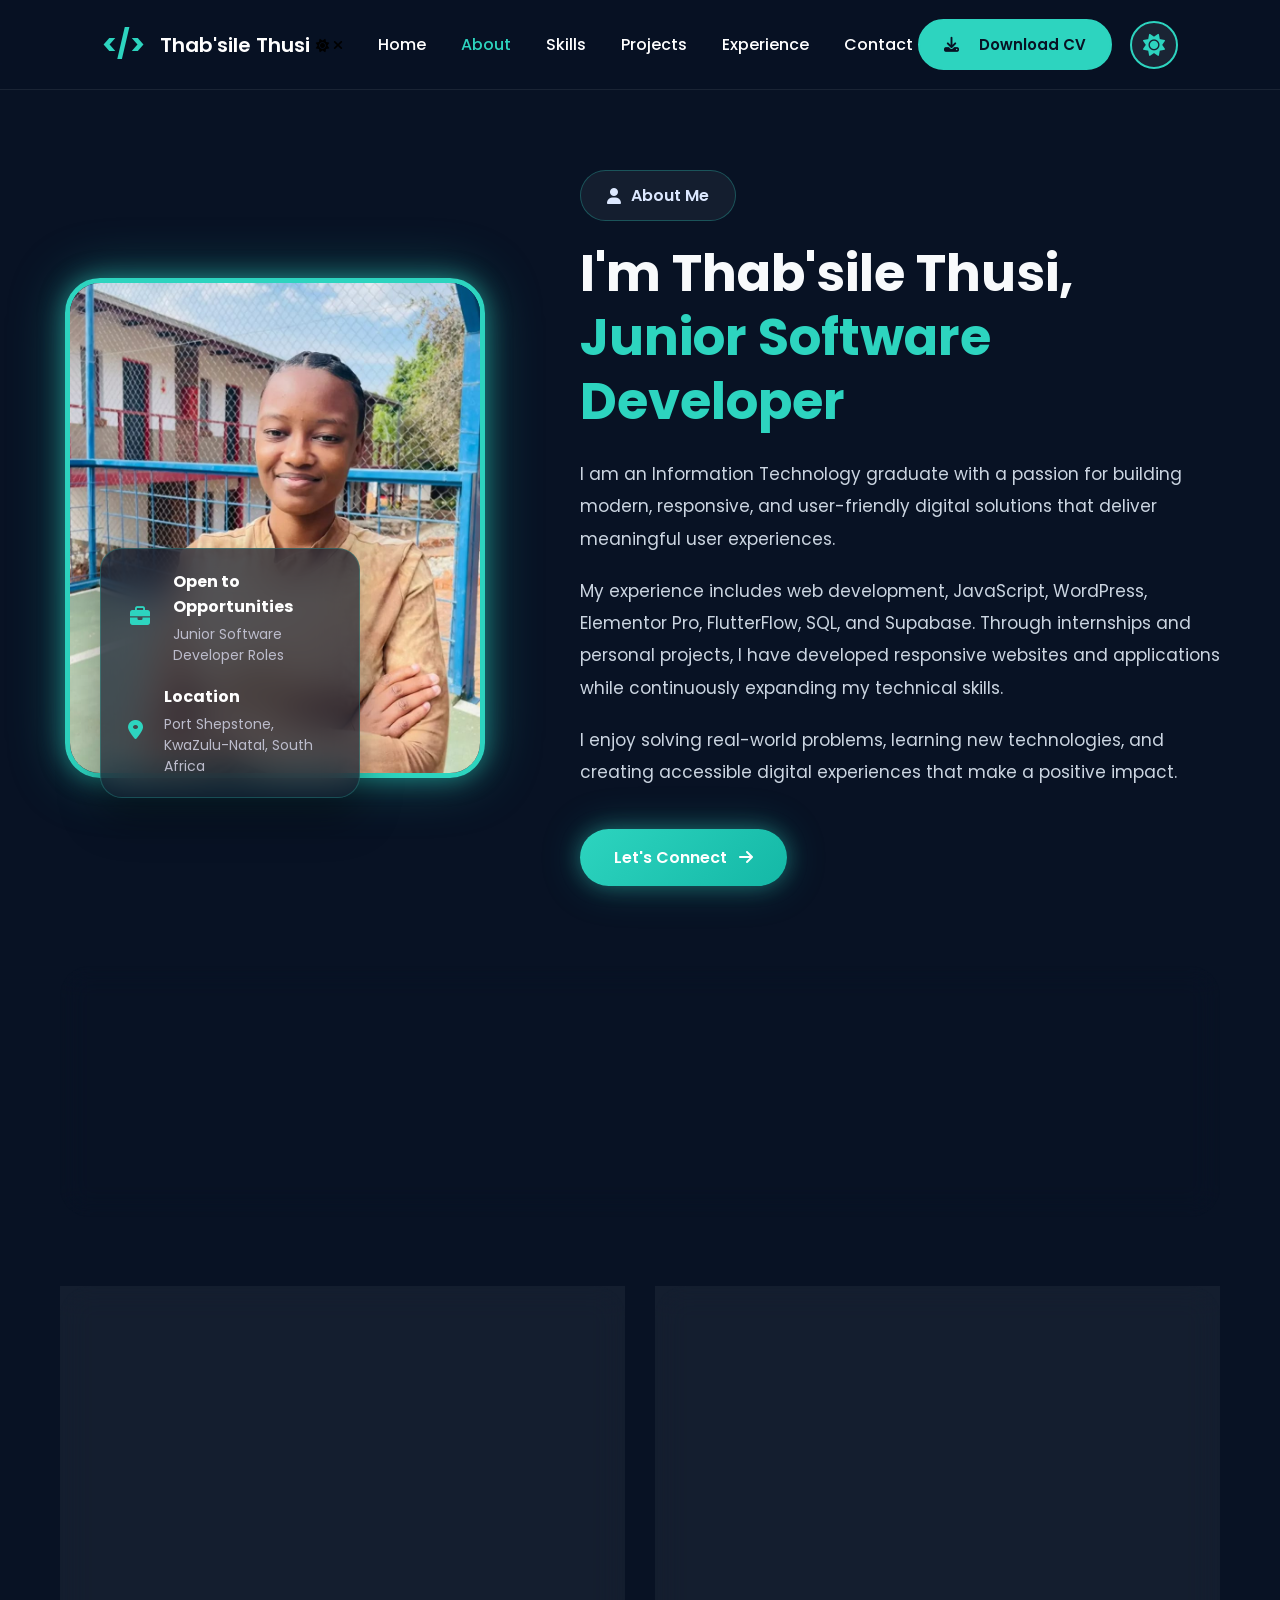
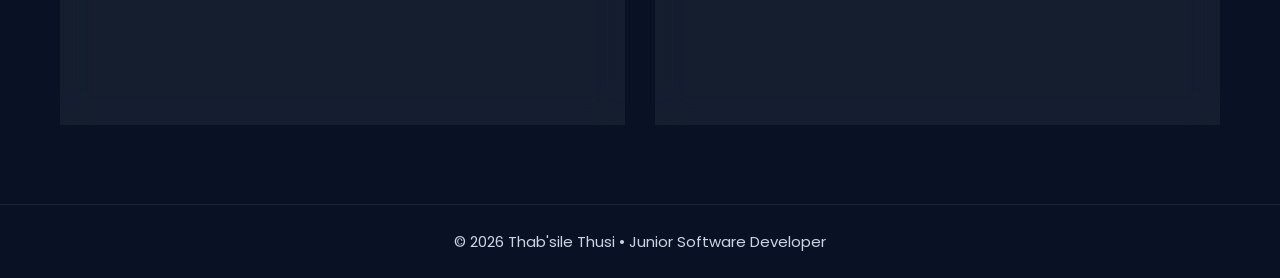
==== About.html @ 48a95eb2 "Enhance About page with mobile menu and layout updates Added mobile menu functionality and improved " ====
<!DOCTYPE html>
<html lang="en">
<head>
    <meta charset="UTF-8">
    <meta name="viewport" content="width=device-width, initial-scale=1.0">
    <title>About Me</title>

    <link rel="stylesheet" href="about.css">
    <link rel="stylesheet" href="global.css">

    <link rel="stylesheet"
    href="https://cdnjs.cloudflare.com/ajax/libs/font-awesome/6.5.1/css/all.min.css">
</head>
<body>

<!-- ================= HEADER ================= -->

<header class="header">

    <div class="logo">
        &lt;/&gt; <span>Thab'sile Thusi</span>
    </div>

    <!-- Hamburger -->
    <div class="menu-toggle" id="menu-toggle">
        <i class="fa-solid fa-bars"></i>
    </div>

    <div class="menu-overlay" id="menu-overlay"></div>
    
    <nav class="navbar" id="navbar">

         <!-- Mobile Menu Header -->

        <div class="mobile-menu-header">

        <button class="mobile-theme-btn" id="mobileThemeBtn" type="button">
            <i class="fa-solid fa-sun" id="mobileThemeIcon"></i>
        </button>

        <button class="mobile-close-btn" id="mobileCloseBtn" type="button" aria-label="Close menu">
            <i class="fa-solid fa-xmark"></i>
        </button>

    </div>

        <a href="index.html">
            <i class="fa-solid fa-house"></i>
            Home
        </a>
        <a href="About.html" class="active">
            <i class="fa-solid fa-user"></i>
            About
        </a>
        <a href="Skills.html">
            <i class="fa-solid fa-code"></i>
            Skills
        </a>
        <a href="Project.html">
            <i class="fa-solid fa-folder-open"></i>
            Projects
        </a>
        <a href="Experience.html">
            <i class="fa-solid fa-briefcase"></i>
            Experience
        </a>
        <a href="Contact.html">
            <i class="fa-solid fa-envelope"></i>
            Contact
        </a>

         <!--Mobile menu slide-->
         <a href="Thusi_Thabi_CVs.pdf"
            download class="mobile-download">
             <i class="fa-solid fa-download"></i>
             Download CV
         </a>
        
    </nav>

    <div class="right-section"><a href="Thusi_Thabi_CVs.pdf" download class="download-btn">
            <i class="fa-solid fa-download"></i>
            Download CV</a>

    <div class="theme-btn" id="themeBtn">
      <i class="fa-solid fa-sun" id="themeIcon"></i>
    </div>
    
    </div>

</header>

<!-- ================= ABOUT ================= -->

<section class="about-section">

    <!-- LEFT -->

    <div class="about-image">

        <div class="photo-bg"></div>
        <img src="Sindi.jpeg" alt="Thab'sile">
        
        <div class="floating-card">
            
            <div class="info">
                <i class="fa-solid fa-briefcase"></i>
                
                <div>
                    <h4>Open to Opportunities</h4>
                    <p>Junior Software Developer Roles</p>
                </div>

            </div>

            <div class="info">
                <i class="fa-solid fa-location-dot"></i>
                <div>
                    <h4>Location</h4>
                    <p>Port Shepstone, KwaZulu-Natal, South Africa</p>
                </div>
            </div>
        </div>
    </div>

    <!-- RIGHT -->

    <div class="about-content">
        <span class="about-tag">
            <i class="fa-solid fa-user"></i>
            About Me
        </span>

        <h1>
            I'm Thab'sile Thusi,<br>
            <span>Junior Software Developer</span>
        </h1>

        <p>
            I am an Information Technology graduate with a passion for building
            modern, responsive, and user-friendly digital solutions that deliver
            meaningful user experiences.
        </p>
        <p>
            My experience includes web development, JavaScript, WordPress,
            Elementor Pro, FlutterFlow, SQL, and Supabase. Through internships
            and personal projects, I have developed responsive websites and
            applications while continuously expanding my technical skills.
        </p>

        <p>
            I enjoy solving real-world problems, learning new technologies,
            and creating accessible digital experiences that make a positive impact.
       </p>

        <a href="Contact.html" class="connect-btn">
            Let's Connect
            <i class="fa-solid fa-arrow-right"></i>
        </a>
    </div>
</section>

<!-- ================= STATISTICS ================= -->

<section class="stats-section">

    <div class="stats-container">
        <div class="stat-item">
            <i class="fa-solid fa-code"></i>
            <h2>3+</h2>
            <p>Live Projects</p>
        </div>

        <div class="stat-item">
            <i class="fa-solid fa-graduation-cap"></i>
            <h2>Graduate</h2>
            <p>Information Technology</p>
        </div>

        <div class="stat-item">
            <i class="fa-solid fa-briefcase"></i>
            <h2>1 Year</h2>
            <p>Internship</p>
        </div>

        <div class="stat-item">
            <i class="fa-solid fa-rocket"></i>
            <h2>Always</h2>
            <p>Learning</p>
        </div>
    </div>

</section>

<!-- ================= BOTTOM CARDS ================= -->

<section class="bottom-cards">

    <!-- What Drives Me -->

    <div class="info-card">
        <h2>What Drives Me</h2>
        <div class="line"></div>

        <p>
            I enjoy solving problems through software development and
            creating modern digital experiences that are clean,
            responsive and user-friendly.
        </p>

        <p>
            Every project helps me grow as a developer while building 
            innovative solutions that improve user experiences and 
            create meaningful impact.
        </p>

    </div>

    <!-- My Values -->

    <div class="info-card">
        <h2>My Values</h2>
        <div class="line"></div>
        <div class="values-grid">
            <div class="value">
                <i class="fa-solid fa-bullseye"></i>
                <h4>Focus</h4>
            </div>

            <div class="value">
                <i class="fa-solid fa-lightbulb"></i>
                <h4>Creativity</h4>
            </div>

            <div class="value">
                <i class="fa-solid fa-users"></i>
                <h4>Teamwork</h4>
            </div>

            <div class="value">
                <i class="fa-solid fa-chart-line"></i>
                <h4>Growth</h4>
            </div>
        </div>
    </div>

</section>

<!-- ================= FOOTER ================= -->
    
<footer class="footer">
  <p>© 2026 Thab'sile Thusi • Junior Software Developer</p>
</footer>

<script src="script.js"></script>
</body>
</html>
---- about.css ----
/*=========================================
  GOOGLE FONT
=========================================*/
@import url('https://fonts.googleapis.com/css2?family=Poppins:wght@300;400;500;600;700;800&display=swap');

*{
    margin:0;
    padding:0;
    box-sizing:border-box;
    font-family:'Poppins',sans-serif;
}

img{
    max-width:100%;
    height:auto;
    display:block;
}

html{
    scroll-behavior:smooth;
    overflow-x:hidden;
}

body{
    background:
        radial-gradient(circle at top right,
        rgba(45,212,191,.12),
        transparent 35%),
        radial-gradient(circle at bottom left,
        rgba(45,212,191,.08),
        transparent 45%),
        linear-gradient(
        135deg,
        #020617,
        #081224,
        #0F172A);
    color:#F8FAFC;
  overflow-x:hidden;
} 

main{
    max-width:1400px;
    margin:auto;
} 
/*HEADER*/

.header{
    width:100%;
    min-height:90px;
    display:flex;
    align-items:center;
    justify-content:space-between;
    padding:20px 6%;
    background:rgba(2,10,30,.75);
    backdrop-filter:blur(20px);
    -webkit-backdrop-filter:blur(20px);
    border-bottom:1px solid rgba(255,255,255,.08);
    position:sticky;
    top:0;
    z-index:1000;
}

.logo{
    font-size:30px;
    font-weight:bold;
    color:#2DD4BF;
    cursor:pointer;
}

.logo span{
    color:white;
    font-size:22px;
    margin-left:5px;
}

/* NAVBAR */

.navbar{
    display:flex;
    align-items:center;
    gap:25px;
}

.navbar a{
    text-decoration:none;
    color:#EAF4FF;
    font-size:18px;
    font-weight:500;
    position:relative;
    transition:0.3s;
}

/* ACTIVE LINE */

.navbar a.active{
    color:#2DD4BF;
}

.navbar a.active::after{
    content:"";
    position:absolute;
    left:0;
    bottom:-8px;
    width:100%;
    height:3px;
    background:#2DD4BF;
    border-radius:10px;
    box-shadow:0 0 15px #2DD4BF;
}

/* HOVER */

.navbar a:hover{
  color:#5EEAD4;
}

/* RIGHT SIDE */

.right-section{
    display:flex;
    align-items:center;
    gap:20px;
}

/* DOWNLOAD BUTTON */

.download-btn{
    text-decoration:none;
    padding:14px 28px;
    border-radius:40px;
    border:2px solid #2DD4BF;
    background:transparent;
    color:white;
    font-size:16px;
    font-weight:600;
    cursor:pointer;
    transition:0.4s;
}

/* ICON */

.download-btn i{
    margin-right:10px;
}

/* HOVER EFFECT */

.download-btn:hover{
    background:#2DD4BF;
    box-shadow:
        0 0 15px #2DD4BF,
        0 0 35px #2DD4BF;
    transform:translateY(-2px);
}

/* LIGHT BUTTON */

.theme-btn{
    width:55px;
    height:55px;
    border-radius:50%;
    border:2px solid #2DD4BF;
    display:flex;
    align-items:center;
    justify-content:center;
    cursor:pointer;
    transition:0.4s;
    color:#2DD4BF;
    font-size:22px;
}

/* GLOW */

.theme-btn:hover{
    background:#2DD4BF;
    color:white;
    box-shadow:
        0 0 15px #2DD4BF,
        0 0 35px #2DD4BF;
    transform:rotate(180deg);
}

/* RESPONSIVE */

@media(max-width:1100px){

    .navbar{
        gap:20px;
    }

    .navbar a{
        font-size:15px;
    }

    .download-btn{
        padding:12px 18px;
        font-size:14px;
    }
}

@media(max-width:900px){

    .header{
        flex-direction:column;
        height:auto;
        gap:20px;
        padding:20px;
    }

    .navbar{
        flex-wrap:wrap;
        justify-content:center;
    }
}

/*=========================================
 ABOUT SECTION
=========================================*/

.about-section{
    background:transparent;
    max-width:1300px;
    margin:80px auto;
    padding:0 60px;
    display:grid;
    grid-template-columns:430px 1fr;
    gap:90px;
    align-items:center;
}

/*=========================================
 IMAGE
=========================================*/

.about-image{
    position:relative;
    display:flex;
    justify-content:center;
    align-items:center;
}

.photo-bg{
    position:absolute;
    width:430px;
    height:430px;
    border-radius:50%;
    background:
    radial-gradient(circle,
    rgba(45,212,191,.35),
    transparent 70%);
}

.about-image img{
    width:420px;
    height:500px;
    object-fit:cover;
    border-radius:35px;
    position:relative;
    z-index:2;
    border:5px solid #2DD4BF;
    transition:.4s;
    box-shadow:
        0 0 25px rgba(45,212,191,.5),
        0 0 55px rgba(45,212,191,.35)
}

.about-image img:hover{
    transform:translateY(-8px);
    box-shadow:
    0 0 25px rgba(45,212,191,.5),
    0 0 60px rgba(45,212,191,.3);
}

/*=========================================
 FLOATING CARD
=========================================*/

.floating-card{
    position:absolute;
    bottom:-20px;
    left:40px;
    width:260px;
    background:rgba(15,23,42,.7);
    border:1px solid rgba(45,212,191,.25);
    border-radius:22px;
    padding:20px;
    z-index:5;
    backdrop-filter:blur(18px);
    box-shadow:
    0 20px 40px rgba(0,0,0,.35);
}

.floating-card i{
    color:#2DD4BF;
}

.info{
    display:flex;
    align-items:center;
    gap:15px;
}

.info:first-child{
    margin-bottom:18px;
}

.info i{
    width:50px;
    height:50px;
    background:rgba(45,212,191,.15));
    border-radius:15px;
    display:flex;
    align-items:center;
    justify-content:center;
    color:#2DD4BF;
    font-size:20px;
}

.info h4{
    font-size:16px;
    margin-bottom:5px;
}

.info p{
    color:#bcbccc;
    font-size:14px;
}

/*=========================================
 ABOUT CONTENT
=========================================*/

.about-tag{
    display:inline-flex;
    align-items:center;
    gap:10px;
    background:rgba(255,255,255,.05);
    border:1px solid rgba(45,212,191,.3);
    border-radius:40px;
    padding:12px 26px;
    color:#DCE8FF;
    font-weight:600;
}

.about-content h1{
    font-size:clamp(2rem,4vw,3.4rem);
    line-height:1.25;
    margin:20px 0 25px;
    color:#F8FAFC;
}

.about-content h1 span{
    color:#2DD4BF;
}

.about-content p{
    color:#CBD5E1;
    line-height:1.9;
    font-size:17px;
    margin-bottom:20px;
}

/*=========================================
 BUTTON
=========================================*/

.connect-btn{
    display:inline-flex;
    align-items:center;
    gap:12px;
    margin-top:20px;
    padding:16px 34px;
    border-radius:50px;
    background:linear-gradient(135deg,#2DD4BF,#14B8A6);
    color:white;
    text-decoration:none;
    transition:.35s;
    font-weight:600;
    box-shadow:
        0 0 20px rgba(45,212,191,.35),
        0 0 40px rgba(45,212,191,.25);
}

.connect-btn:hover{
    transform:translateY(-6px);
    box-shadow:
    0 0 20px #2DD4BF,
    0 0 45px rgba(45,212,191,.35);
}

/*==================================================
  STATISTICS SECTION
==================================================*/

.stats-section{
    max-width:1300px;
    margin:70px auto;
    padding:0 60px;
}

.stats-container{
    display:grid;
    grid-template-columns:repeat(4,1fr);
    background:#0d1120;
    border:1px solid rgba(255,255,255,.08);
    border-radius:30px;
    overflow:hidden;
    backdrop-filter:blur(15px);
    box-shadow:
    0 20px 40px rgba(0,0,0,.35);
}

.stat-item{
    background:rgba(255,255,255,.05);
    padding:40px 25px;
    text-align:center;
    border-right:1px solid rgba(45,212,191,.15);
    transition:.35s;
}

.stat-item:last-child{
    border-right:none;
}

.stat-item i{
    width:70px;
    height:70px;
    margin:auto;
    margin-bottom:18px;
    border-radius:20px;
    display:flex;
    justify-content:center;
    align-items:center;
    background:rgba(45,212,191,.12);
    color:#2DD4BF;
    font-size:30px;
}

.stat-item h2{
    font-size:30px;
    margin-bottom:10px;
    color:#fff;
}

.stat-item p{
    color:#bdbdd2;
    line-height:1.6;
}

.stat-item:hover{
    background:rgba(45,212,191,.06);
    transform:translateY(-6px);
    box-shadow:
        0 15px 30px rgba(0,0,0,.2),
        0 0 20px rgba(45,212,191,.15);
}

.stat-item:hover i{
    transform:translateY(-6px);
    box-shadow:
    0 0 18px #2DD4BF;
}


/*==================================================
  BOTTOM CARDS
==================================================*/

.bottom-cards{
    max-width:1300px;
    margin:70px auto;
    padding:0 60px;
    display:grid;
    grid-template-columns:1fr 1fr;
    gap:30px;
}


/* Card */

.info-card{
    background:rgba(255,255,255,.05);
    border-radius:30px;
    border:1px solid rgba(45,212,191,.15);
    padding:35px;
    transition:.35s;
    position:relative;
    overflow:hidden;
    backdrop-filter:blur(16px);
}

.info-card::before{
    content:"";
    position:absolute;
    width:250px;
    height:250px;
    right:-120px;
    top:-120px;
    background:
    radial-gradient(circle,
    rgba(45,212,191,.12),
    transparent 70%);

}

.info-card:hover{
    transform:translateY(-8px);
    border-color:#2DD4BF;
    box-shadow:
    0 0 20px rgba(45,212,191,.25);
}

.info-card h2{
    color:#F8FAFC;
    font-size:30px;
    margin-bottom:15px;
}


/* Pink line */

.line{
    width:70px;
    height:4px;
    background:#2DD4BF;
    border-radius:50px;
    margin-bottom:25px;
    box-shadow:
    0 0 10px #2DD4BF,
    0 0 20px #2DD4BF;
}


/*==================================================
  WHAT DRIVES ME
==================================================*/

.info-card p{
    color:#CBD5E1;
    line-height:1.9;
    margin-bottom:20px;
}


/*==================================================
  VALUES
==================================================*/

.values-grid{
    display:grid;
    grid-template-columns:repeat(2,1fr);
    gap:25px;
    margin-top:20px;
}

.value{
    text-align:center;
}

.value i{
    width:75px;
    height:75px;
    margin:auto;
    margin-bottom:15px;
    border-radius:50%;
    display:flex;
    align-items:center;
    justify-content:center;
    font-size:28px;
    color:#2DD4BF;
    background:rgba(45,212,191,.12);
    transition:.35s;
}

.value:hover i{
    transform:translateY(-6px);
    box-shadow:
    0 0 20px #2DD4BF;
}

.value h4{
    font-size:20px;
    margin-bottom:6px;
}

.value p{
    font-size:15px;
    color:#bdbdd2;
}

.footer{
    margin-top:0px;
    padding:40px 0;
    border-top:1px solid rgba(255,255,255,.08);
    text-align:center;
    color:#8d8d8d;
}

/*==================================================
  TABLET
==================================================*/

@media(max-width:1024px){

.about-section{
grid-template-columns:1fr;
text-align:center;
gap:60px;
}
    
.about-image{
order:-1;
}
    
.floating-card{
left:50%;
transform:translateX(-50%);
}

.stats-container{
grid-template-columns:repeat(2,1fr);
}

.stat-item{
border-bottom:1px solid rgba(255,255,255,.08);
}

.stat-item:nth-child(2){
border-right:none;
}

.bottom-cards{
grid-template-columns:1fr;
}
}


/*==================================================
  MOBILE
==================================================*/

@media (max-width:768px){

/* Header */

.header{
    flex-direction:column;
    height:auto;
    padding:15px 20px;
    gap:20px;
}

.navbar{
    flex-wrap:wrap;
    justify-content:center;
    gap:18px;
}

/* About */

.about-section{
    grid-template-columns:1fr;
    gap:80px;
    padding:40px 20px;
}

/* Image */

.about-image{
    display:flex;
    justify-content:center;
    position:relative;
}

.about-image img{
    width:280px;
    height:360px;
    border-radius:25px;
}

/* Glow */

.photo-bg{
    width:300px;
    height:300px;
}

/* Floating Card */

.floating-card{
    position:absolute;
    left:50%;
    bottom:-40px;
    transform:translateX(-50%);
    width:240px;
    padding:18px;
}

/* About Content */

.about-content{
    text-align:center;
    margin-top:40px;
}

.about-tag{
    margin:auto;
}

.about-content h1{
    font-size:38px;
    line-height:1.2;
}

.about-content p{
    font-size:16px;
    line-height:1.8;
}

.connect-btn{
    margin:auto;
}

/* Statistics */

.stats-section{
    padding:0 20px;
}

.stats-container{
    grid-template-columns:1fr;
}

.stat-item{
    border-right:none;
    border-bottom:1px solid rgba(255,255,255,.08);
}

.stat-item:last-child{
    border-bottom:none;
}

/* Bottom Cards */

.bottom-cards{
    grid-template-columns:1fr;
    padding:0 20px;
}

.values-grid{
    grid-template-columns:repeat(2,1fr);
    gap:20px;
}

.info-card{
    padding:25px;
}

.footer{
    padding:30px 20px;
    text-align:center;
}
}

@media (max-width:480px){

    .about-section{
        padding:35px 15px;
        gap:85px;
    }

    .about-image img{
        width:240px;
        height:310px;
    }

    .photo-bg{
        width:260px;
        height:260px;
    }

    .floating-card{
        width:220px;
        padding:15px;
        bottom:-50px;
    }

    .info{
        gap:10px;
    }

    .info i{
        width:42px;
        height:42px;
        font-size:17px;
    }

    .info h4{
        font-size:14px;
    }

    .info p{
        font-size:12px;
    }

    .about-content h1{
        font-size:28px;
    }

    .about-content p{
        font-size:15px;
    }

    .values-grid{
        grid-template-columns:repeat(2,1fr);
    }
}
/*==========================
   LIGHT MODE
===========================*/

body.light-mode{
    background:
        radial-gradient(circle at top right,
        rgba(45,212,191,.08),
        transparent 35%),
        radial-gradient(circle at bottom left,
        rgba(45,212,191,.06),
        transparent 45%),
        #F8FAFC;
    color:#111827;
}

/* Header */

body.light-mode .header{
    background:rgba(255,255,255,.90);
    border-bottom:1px solid #d1d5db;
}

body.light-mode .logo span{
    color:#111827;
}

body.light-mode .navbar a{
    color:#111827;
}

/* About */

body.light-mode .about-content h1{
    color:#111827;
}

body.light-mode .about-content p{
    color:#4b5563;
}

body.light-mode .about-tag{
    background:#ffffff;
    color:#14B8A6;
}

/* Floating Card */

body.light-mode .floating-card{
    background:#ffffff;
    border:1px solid #d1d5db;
}

body.light-mode .info h4{
    color:#111827;
}

body.light-mode .info p{
    color:#4b5563;
}

/* Statistics */

body.light-mode .stats-container{
    background:#ffffff;
    border:1px solid #d1d5db;
}

body.light-mode .stat-item{
    background:#ffffff;
}

body.light-mode .stat-item h2{
    color:#111827;
}

body.light-mode .stat-item p{
    color:#4b5563;
}

/* Cards */

body.light-mode .info-card{
    background:#ffffff;
    border:1px solid #d1d5db;
}

body.light-mode .info-card h2{
    color:#111827;
}

body.light-mode .info-card p{
    color:#4b5563;
}

body.light-mode .value h4{
    color:#111827;
}

body.light-mode .value p{
    color:#4b5563;
}

/* Button */

body.light-mode .connect-btn{
    color:#ffffff;
}

/* Footer */

body.light-mode .footer{
    color:#4b5563;
    border-top:1px solid #d1d5db;
}
---- global.css ----
/*==================================================
  GOOGLE FONT
==================================================*/
@import url('https://fonts.googleapis.com/css2?family=Poppins:wght@300;400;500;600;700;800&display=swap');

/*==================================================
  ROOT VARIABLES
==================================================*/
:root{

    --bg:#081224;
    --bg-secondary:#0F172A;

    --primary:#2DD4BF;
    --primary-hover:#14B8A6;

    --white:#ffffff;
    --text:#CBD5E1;
    --border:rgba(255,255,255,.08);

    --shadow:0 10px 30px rgba(0,0,0,.25);

}

/*==================================================
  RESET
==================================================*/
*{
    margin:0;
    padding:0;
    box-sizing:border-box;
}

html{
    scroll-behavior:smooth;
}

body{
    font-family:'Poppins',sans-serif;
    background:var(--bg);
    color:var(--white);
    width:100%;
    min-height:100vh;
    overflow-x:hidden;
}

img{
    max-width:100%;
    height:auto;
    display:block;
}

a{
    text-decoration:none;
    color:inherit;
}

ul{
    list-style:none;
}

button{
    font-family:inherit;
    border:none;
    background:none;
    cursor:pointer;
}

/*==================================================
  HEADER
==================================================*/
.header{

    position:sticky;
    top:0;
    left:0;
    width:100%;
    display:flex;
    justify-content:space-between;
    align-items:center;
    padding:18px 8%;
    background:rgba(8,18,36,.92);
    backdrop-filter:blur(14px);
    border-bottom:1px solid var(--border);
    z-index:1000;

}

/*==================================================
  LOGO
==================================================*/
.logo{

    display:flex;
    align-items:center;
    gap:10px;
    font-size:28px;
    font-weight:700;
    color:var(--primary);

}

.logo span{

    color:var(--white);
    font-size:20px;
    font-weight:600;

}

/*==================================================
  DESKTOP NAVIGATION
==================================================*/
.navbar{

    display:flex;
    align-items:center;
    gap:35px;

}

.navbar a{

    position:relative;
    color:var(--white);
    font-size:16px;
    font-weight:500;
    transition:.3s;

}

/* Hide menu icons on Desktop */
.navbar a i{
    display:none;
}

.navbar a:hover,
.navbar a.active{

    color:var(--primary);

}

/* Remove underline */
.navbar a::before,
.navbar a::after{

    display:none !important;
    content:none !important;

}

.navbar a{

    border:none !important;
    text-decoration:none !important;
    box-shadow:none !important;

}

/*==================================================
  RIGHT SECTION
==================================================*/
.right-section{

    display:flex;
    align-items:center;
    gap:18px;

}

/*==================================================
  DOWNLOAD BUTTON
==================================================*/
.download-btn{

    display:inline-flex;
    align-items:center;
    justify-content:center;
    gap:10px;

    padding:12px 24px;

    border-radius:40px;

    background:var(--primary);

    color:#081224;

    font-size:15px;
    font-weight:600;

    transition:.3s;

}

.download-btn:hover{

    transform:translateY(-3px);

    box-shadow:
        0 0 25px rgba(45,212,191,.35);

}

/*==================================================
  THEME BUTTON
==================================================*/
.theme-btn{

    width:48px;
    height:48px;

    display:flex;
    align-items:center;
    justify-content:center;

    border-radius:50%;

    background:rgba(255,255,255,.08);

    color:var(--primary);

    cursor:pointer;

    transition:.3s;

}

.theme-btn:hover{

    background:rgba(45,212,191,.18);

}

/*==================================================
  HAMBURGER
==================================================*/
.menu-toggle{

    display:none;

    font-size:30px;

    color:var(--primary);

    cursor:pointer;

}

/*==================================================
  MOBILE DOWNLOAD
==================================================*/
.mobile-download{

    display:none;

}

/*==================================================
  MENU OVERLAY
==================================================*/
.menu-overlay{

    position:fixed;

    inset:0;

    background:rgba(0,0,0,.55);

    opacity:0;
    visibility:hidden;

    transition:.3s;

    z-index:998;

}

.menu-overlay.active{

    opacity:1;
    visibility:visible;

}

/*==================================================
  FOOTER
==================================================*/
.footer{

    margin-top:80px;

    padding:25px;

    text-align:center;

    border-top:1px solid var(--border);

}

.footer p{

    color:var(--text);

    font-size:15px;

}

/*==================================================
  MOBILE & TABLET
==================================================*/

@media (max-width:768px){

/* Header */

.header{
    padding:16px 20px;
}

/* Logo */

.logo{
    font-size:24px;
}

.logo span{
    font-size:18px;
}

/* Hide desktop buttons */

.right-section{
    display:none;
}

/* Show hamburger */

.menu-toggle{
    display:flex;
    align-items:center;
    justify-content:center;
    z-index:2000;
}

/* ===========================
   MOBILE MENU
=========================== */

.navbar{

    position:fixed;

    top:0;
    left:0;

    width:280px;
    max-width:85vw;
    height:100vh;

    background:#081224;

    display:flex;
    flex-direction:column;
    align-items:flex-start;

    padding:90px 25px 30px;

    gap:12px;

    transform:translateX(-100%);

    transition:transform .35s ease;

    box-shadow:8px 0 30px rgba(0,0,0,.45);

    z-index:1999;

    overflow-y:auto;

}

.navbar.active{
    transform:translateX(0);
}
  
/* ===========================
   MOBILE MENU HEADER
=========================== */

.mobile-menu-header{

    width:100%;

    display:flex;

    align-items:center;

    justify-content:space-between;

    margin-bottom:20px;

}


/* Light / Dark Mode */

.mobile-theme-btn{

    display:flex;

    align-items:center;

    gap:10px;

    padding:8px 0;

    color:#ffffff;

    font-size:15px;

    font-weight:600;

    cursor:pointer;

}

.mobile-theme-btn i{

    color:#2DD4BF;

    font-size:17px;

}


/* Close Button */

.mobile-close-btn{

    width:40px;

    height:40px;

    display:flex;

    align-items:center;

    justify-content:center;

    border-radius:50%;

    color:#2DD4BF;

    font-size:24px;

    cursor:pointer;

    transition:.3s;

}

.mobile-close-btn:hover{

    background:rgba(45,212,191,.12);

    transform:rotate(90deg);

}
/* Menu Links */

.navbar a{

    width:100%;

    display:flex;
    align-items:center;

    gap:15px;

    padding:14px 15px;

    border-radius:12px;

    color:#ffffff;

    font-size:17px;

    transition:.3s;

}

.navbar a i{

    display:inline-block;
    width:24px;
    text-align:center;
    color:#2DD4BF;

}

.navbar a:hover,
.navbar a.active{

    background:rgba(45,212,191,.12);

    color:#2DD4BF;

}

/* Divider */

.navbar hr{

    width:100%;

    border:none;

    border-top:1px solid rgba(255,255,255,.10);

    margin:12px 0;

}

/* Mobile Download */

.mobile-download{

  display:flex;
  align-items:center;
  justify-content:center;
  gap:10px;
  width:100%;
  margin-top:10px;
  padding:14px;
  background:#2DD4BF;
  color:#081224;
  border-radius:40px;
  font-weight:600;
  
}

.mobile-download:hover{

  background:#14B8A6;

}

/* Mobile Footer */

.mobile-footer{

    width:100%;
    text-align:center;
    color:#94A3B8;
    font-size:13px;
    margin-top:20px;
    padding-top:15px;
    border-top:1px solid rgba(255,255,255,.10);

}

/* Overlay */

.menu-overlay.active{

    opacity:1;
    visibility:visible;

}

}

/*==================================================
  SMALL PHONES
==================================================*/

@media (max-width:480px){

.logo{
    font-size:22px;
}

.logo span{
    font-size:16px;
}

.navbar{
    width:260px;
}

}

/*==================================================
  LIGHT MODE
==================================================*/

body.light-mode{

    background:#F8FAFC;
    color:#111827;

}

body.light-mode .header{

    background:rgba(255,255,255,.95);
    border-bottom:1px solid #d1d5db;

}

body.light-mode .logo span,
body.light-mode .navbar a{

    color:#111827;

}

body.light-mode .navbar{

    background:#ffffff;

}

body.light-mode .navbar a:hover,
body.light-mode .navbar a.active{

    background:#ECFEFF;
    color:#14B8A6;

}

body.light-mode .theme-btn{

    background:#f3f4f6;

}

body.light-mode .mobile-theme-btn{

    color:#111827;

}

body.light-mode .mobile-close-btn{

    color:#14B8A6;

}

body.light-mode .footer{

    border-top:1px solid #d1d5db;

}

body.light-mode .footer p{

    color:#4B5563;

}

body.light-mode .mobile-footer{

    color:#6B7280;

}
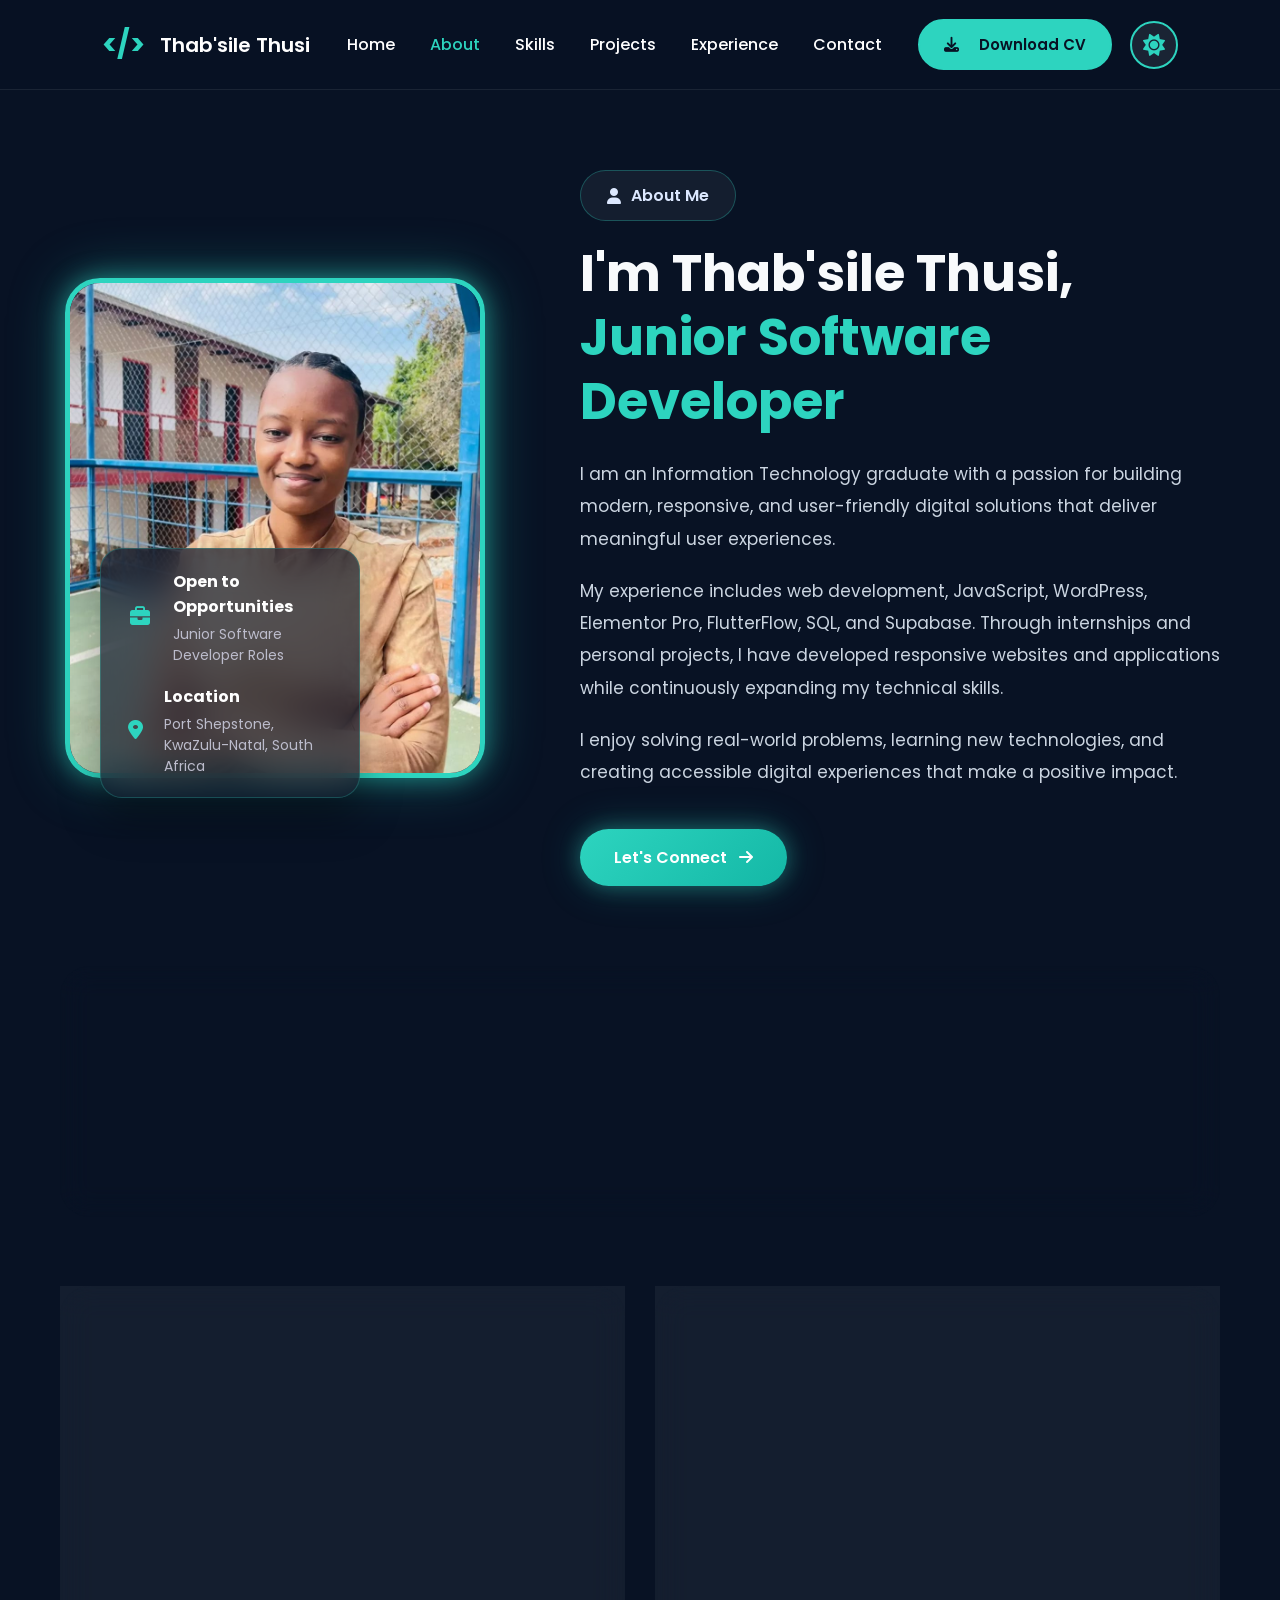
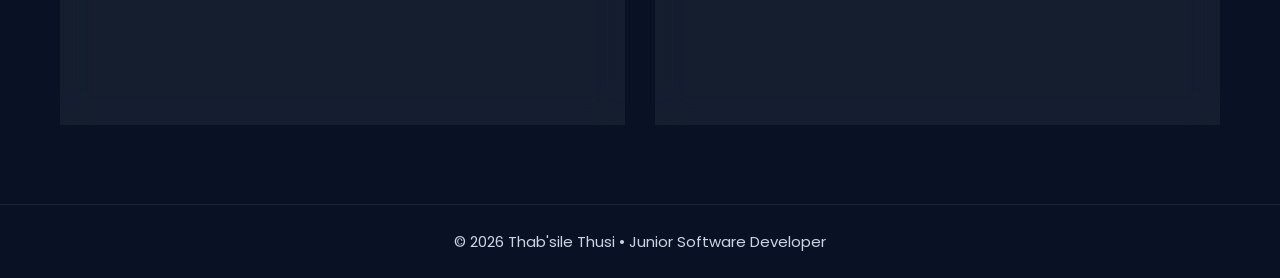
==== commit 26ef3e3c: "Fix HTML encoding issues in About.html" ====
--- a/About.html
+++ b/About.html
@@ -36,6 +36,7 @@
 
         <button class="mobile-theme-btn" id="mobileThemeBtn" type="button">
             <i class="fa-solid fa-sun" id="mobileThemeIcon"></i>
+            <span id="mobileThemeText">Light Mode</span>
         </button>
 
         <button class="mobile-close-btn" id="mobileCloseBtn" type="button" aria-label="Close menu">
--- a/global.css
+++ b/global.css
@@ -178,18 +178,12 @@
     align-items:center;
     justify-content:center;
     gap:10px;
-
     padding:12px 24px;
-
     border-radius:40px;
-
     background:var(--primary);
-
     color:#081224;
-
     font-size:15px;
     font-weight:600;
-
     transition:.3s;
 
 }
@@ -197,10 +191,8 @@
 .download-btn:hover{
 
     transform:translateY(-3px);
-
     box-shadow:
         0 0 25px rgba(45,212,191,.35);
-
 }
 
 /*==================================================
@@ -210,27 +202,19 @@
 
     width:48px;
     height:48px;
-
     display:flex;
     align-items:center;
     justify-content:center;
-
     border-radius:50%;
-
     background:rgba(255,255,255,.08);
-
     color:var(--primary);
-
     cursor:pointer;
-
     transition:.3s;
-
 }
 
 .theme-btn:hover{
 
     background:rgba(45,212,191,.18);
-
 }
 
 /*==================================================
@@ -239,13 +223,9 @@
 .menu-toggle{
 
     display:none;
-
     font-size:30px;
-
     color:var(--primary);
-
     cursor:pointer;
-
 }
 
 /*==================================================
@@ -258,22 +238,31 @@
 }
 
 /*==================================================
+  MOBILE MENU HEADER
+  HIDDEN ON DESKTOP
+==================================================*/
+
+.mobile-menu-header{
+    display:none;
+}
+
+/*==================================================
   MENU OVERLAY
 ==================================================*/
 .menu-overlay{
 
     position:fixed;
-
+    top:0;
+    left:0;
     inset:0;
-
-    background:rgba(0,0,0,.55);
-
+    width:100%;
+    height:100vh;
+    background:rgba(0,0,0,.45);
     opacity:0;
     visibility:hidden;
-
     transition:.3s;
-
-    z-index:998;
+    z-index:2400;
+    transition:opacity .3s ease;
 
 }
 
@@ -290,19 +279,14 @@
 .footer{
 
     margin-top:80px;
-
     padding:25px;
-
     text-align:center;
-
     border-top:1px solid var(--border);
-
 }
 
 .footer p{
 
     color:var(--text);
-
     font-size:15px;
 
 }
@@ -311,7 +295,15 @@
   MOBILE & TABLET
 ==================================================*/
 
-@media (max-width:768px){
+@media (max-width:1024px){
+
+  
+  html,
+  body {
+      width: 100%;
+      max-width: 100%;
+      overflow-x: hidden;
+    }
 
 /* Header */
 
@@ -338,10 +330,13 @@
 /* Show hamburger */
 
 .menu-toggle{
-    display:flex;
-    align-items:center;
-    justify-content:center;
-    z-index:2000;
+  display:flex;
+  align-items:center;
+  justify-content:center;
+  font-size:30px;
+  color:var(--primary);
+  cursor:pointer;
+  z-index:10001
 }
 
 /* ===========================
@@ -349,40 +344,50 @@
 =========================== */
 
 .navbar{
-
-    position:fixed;
-
-    top:0;
-    left:0;
-
-    width:280px;
-    max-width:85vw;
-    height:100vh;
-
-    background:#081224;
-
-    display:flex;
+    position:fixed !important;
+    top:0 !important;
+    left:0 !important;
+    right:auto !important;
+    botton:0 !important;
+    width:280px !important;
+    max-width:85vw !important;
+    height:100vh !important;
+    height:100dvh !important;
+    margin:0 !important;
+    padding:5px 20px 25px !important;
+    display:flex !important;
     flex-direction:column;
     align-items:flex-start;
-
-    padding:90px 25px 30px;
-
-    gap:12px;
-
-    transform:translateX(-100%);
-
-    transition:transform .35s ease;
-
-    box-shadow:8px 0 30px rgba(0,0,0,.45);
-
-    z-index:1999;
-
+    gap:5px;
+    background:#081224 !important;
+    transform:translate3d(-100%,0,0);
+    visibility:hidden;
+    opacity:1;
+    pointer-events:none;
+    isolation:isolate;
+    transition:
+          transform .3s ease,
+          visibility 0s linear .3s;
+    z-index:10000 !important;
     overflow-y:auto;
-
+    overflow-x:hidden;
+    overscroll-behavior:contain;
 }
 
 .navbar.active{
-    transform:translateX(0);
+    /* STAYS IN EXACT SAME POSITION */
+    position:fixed !important;
+    top:0 !important;
+    bottom:0 !important;
+    left:0 !important;
+    right:auto !important;
+    height:100vh;
+    height:100dvh;
+    transform:translate3d(0,0,0) !important;
+    visibility:visible;
+    opacity:1;
+    pointer-events:auto;
+    z-index:9999 !important;
 }
   
 /* ===========================
@@ -392,14 +397,12 @@
 .mobile-menu-header{
 
     width:100%;
-
-    display:flex;
-
-    align-items:center;
-
+    height: 45px;
+    display:flex;
+    align-items:center;
     justify-content:space-between;
-
-    margin-bottom:20px;
+    margin:0 0 5px 0;
+    padding:0;
 
 }
 
@@ -409,29 +412,19 @@
 .mobile-theme-btn{
 
     display:flex;
-
-    align-items:center;
-
-    gap:10px;
-
-    padding:8px 0;
-
+    align-items:center;
+    gap:8px;
+    padding:5px 0;
     color:#ffffff;
-
     font-size:15px;
-
     font-weight:600;
-
     cursor:pointer;
-
 }
 
 .mobile-theme-btn i{
 
     color:#2DD4BF;
-
     font-size:17px;
-
 }
 
 
@@ -439,32 +432,21 @@
 
 .mobile-close-btn{
 
-    width:40px;
-
-    height:40px;
-
-    display:flex;
-
-    align-items:center;
-
+    width:36px;
+    height:36px;
+    display:flex;
+    align-items:center;
     justify-content:center;
-
     border-radius:50%;
-
     color:#2DD4BF;
-
-    font-size:24px;
-
+    font-size:22px;
     cursor:pointer;
-
     transition:.3s;
-
 }
 
 .mobile-close-btn:hover{
 
     background:rgba(45,212,191,.12);
-
     transform:rotate(90deg);
 
 }
@@ -473,38 +455,31 @@
 .navbar a{
 
     width:100%;
-
-    display:flex;
-    align-items:center;
-
-    gap:15px;
-
-    padding:14px 15px;
-
-    border-radius:12px;
-
+    display:flex;
+    align-items:center;
+    gap:12px;
+    padding:10px;
+    margin:0;
+    border-radius:10px;
     color:#ffffff;
-
-    font-size:17px;
-
+    font-size:16px;
     transition:.3s;
-
+    font-weight: 500;
 }
 
 .navbar a i{
 
     display:inline-block;
-    width:24px;
+    width:22px;
     text-align:center;
     color:#2DD4BF;
+    font-size:16px;
 
 }
 
 .navbar a:hover,
 .navbar a.active{
-
     background:rgba(45,212,191,.12);
-
     color:#2DD4BF;
 
 }
@@ -514,11 +489,8 @@
 .navbar hr{
 
     width:100%;
-
     border:none;
-
     border-top:1px solid rgba(255,255,255,.10);
-
     margin:12px 0;
 
 }
@@ -532,11 +504,12 @@
   justify-content:center;
   gap:10px;
   width:100%;
-  margin-top:10px;
+  margin-top:5px;
   padding:14px;
   background:#2DD4BF;
-  color:#081224;
+  color:#ffffff important;
   border-radius:40px;
+  font-size:15px;
   font-weight:600;
   
 }
@@ -546,7 +519,18 @@
   background:#14B8A6;
 
 }
-
+  
+.mobile-download i{
+    color:#ffffff important;
+}
+  
+
+/* Hover = WHITE */
+.download-btn:hover i,
+.mobile-download:hover i {
+    color: #ffffff;
+}
+  
 /* Mobile Footer */
 
 .mobile-footer{
@@ -562,11 +546,27 @@
 }
 
 /* Overlay */
-
+.menu-overlay{
+
+    position:fixed !important;
+    top:0;
+    left:0;
+    width:100%;
+    height:100vh;
+    height:100dvh;
+    background:rgba(0,0,0,.45);
+    opacity:0;
+    visibility:hidden;
+    pointer-events:none;
+    z-index:9999;
+    transition:opacity .3s ease;
+}
+  
 .menu-overlay.active{
 
-    opacity:1;
-    visibility:visible;
+  opacity:1;
+  visibility:visible;
+  pointer-events:auto;
 
 }
 
@@ -649,6 +649,32 @@
 
 }
 
+/* =====================================================
+   DARK MODE
+===================================================== */
+
+body:not(.light-mode) .download-btn i,
+body:not(.light-mode) .mobile-download i {
+    color: #081224;
+}
+
+
+/* =====================================================
+   LIGHT MODE
+===================================================== */
+
+body.light-mode .download-btn i,
+body.light-mode .mobile-download i {
+    color: #111827;
+}
+
+
+/* Light mode hover = WHITE */
+body.light-mode .download-btn:hover i,
+body.light-mode .mobile-download:hover i {
+    color: #ffffff;
+}
+
 body.light-mode .footer{
 
     border-top:1px solid #d1d5db;
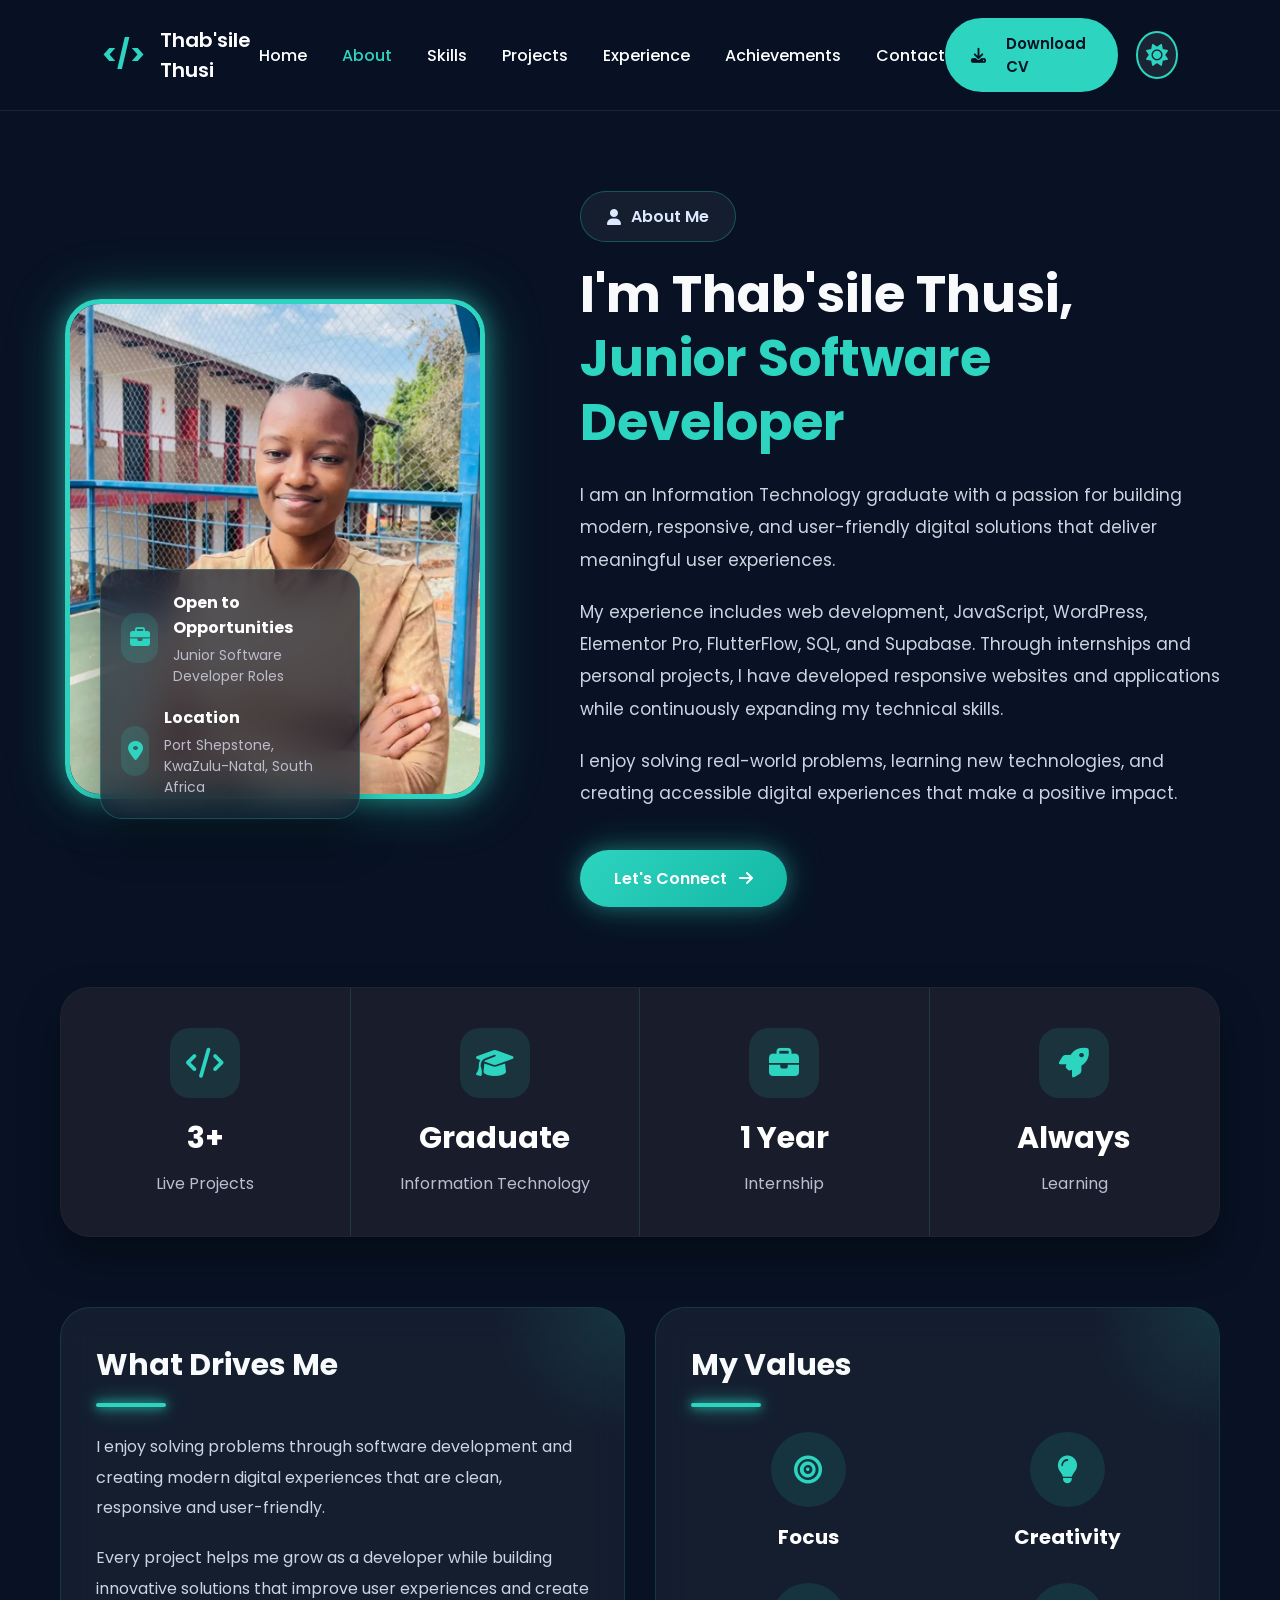
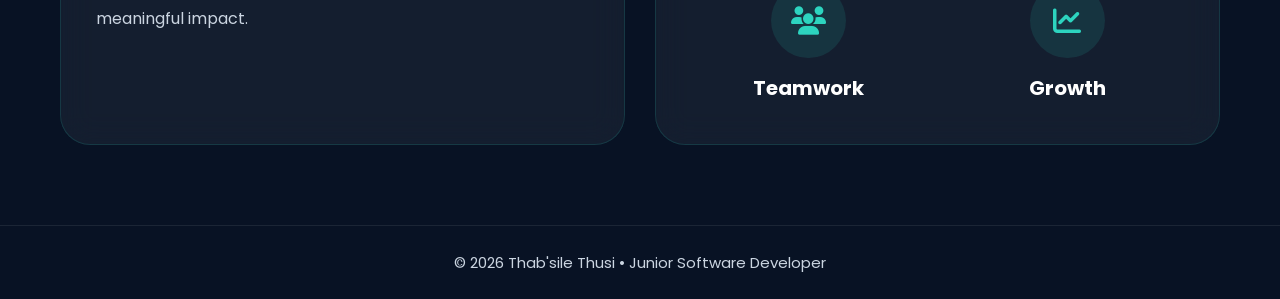
==== commit 79f1d4dd: "Revise About.html content and layout Updated the About.html file with new content and structure." ====
--- a/About.html
+++ b/About.html
@@ -64,6 +64,10 @@
         <a href="Experience.html">
             <i class="fa-solid fa-briefcase"></i>
             Experience
+        </a>
+        <a href="Achievements.html">
+            <i class="fa-solid fa-briefcase"></i>
+            Achievements
         </a>
         <a href="Contact.html">
             <i class="fa-solid fa-envelope"></i>
--- a/about.css
+++ b/about.css
@@ -307,7 +307,7 @@
 .info i{
     width:50px;
     height:50px;
-    background:rgba(45,212,191,.15));
+    background:rgba(45,212,191,.15);
     border-radius:15px;
     display:flex;
     align-items:center;
@@ -606,6 +606,8 @@
 grid-template-columns:1fr;
 text-align:center;
 gap:60px;
+padding:0 40px;
+overflow:hidden;
 }
     
 .about-image{
@@ -617,6 +619,24 @@
 transform:translateX(-50%);
 }
 
+.about-content{
+max-width:750px;
+margin:0 auto;
+}
+
+.about-content h1{
+font-size:3rem;
+line-height:1.2;
+}
+
+.about-content p{
+font-size:16px;
+line-height:1.8;
+}
+.stats-section{
+padding:0 40px;
+} 
+  
 .stats-container{
 grid-template-columns:repeat(2,1fr);
 }
@@ -631,6 +651,7 @@
 
 .bottom-cards{
 grid-template-columns:1fr;
+padding:0 40px;
 }
 }
 
@@ -644,24 +665,25 @@
 /* Header */
 
 .header{
-    flex-direction:column;
-    height:auto;
-    padding:15px 20px;
-    gap:20px;
+  flex-direction:column;
+  height:auto;
+  padding:15px 20px;
+  gap:20px;
 }
 
 .navbar{
-    flex-wrap:wrap;
-    justify-content:center;
-    gap:18px;
+  flex-wrap:wrap;
+  justify-content:center;
+  gap:18px;
 }
 
 /* About */
 
 .about-section{
-    grid-template-columns:1fr;
-    gap:80px;
-    padding:40px 20px;
+  grid-template-columns:1fr;
+  gap:80px;
+  padding:40px 20px;
+  overflow:hidden;
 }
 
 /* Image */
@@ -669,7 +691,9 @@
 .about-image{
     display:flex;
     justify-content:center;
+    align-items:center;
     position:relative;
+    width:100%;
 }
 
 .about-image img{
@@ -699,26 +723,34 @@
 /* About Content */
 
 .about-content{
+    width:100%;
+    max-width:650px;
+    margin:40px auto 0;
     text-align:center;
-    margin-top:40px;
 }
 
 .about-tag{
-    margin:auto;
+    display:inline-flex;
+    justify-content:center;
+    margin:0 auto;
 }
 
 .about-content h1{
-    font-size:38px;
+    font-size:2.3rem;
     line-height:1.2;
+    margin:20px auto 25px;
 }
 
 .about-content p{
+  font-size:16px;
+  line-height:1.8;
+  margin-bottom:18px;
+}
+
+.connect-btn{
     font-size:16px;
-    line-height:1.8;
-}
-
-.connect-btn{
-    margin:auto;
+    padding:15px 30px;
+    margin:10px auto 0;
 }
 
 /* Statistics */
@@ -732,14 +764,19 @@
 }
 
 .stat-item{
-    border-right:none;
-    border-bottom:1px solid rgba(255,255,255,.08);
+  border-right:none;
+  border-bottom:1px solid rgba(255,255,255,.08);
+  padding:35px 20px;
 }
 
 .stat-item:last-child{
     border-bottom:none;
 }
 
+.stat-item h2{
+    font-size:28px;
+}
+  
 /* Bottom Cards */
 
 .bottom-cards{
@@ -756,6 +793,19 @@
     padding:25px;
 }
 
+.info-card h2{
+    font-size:26px;
+}
+
+.info-card p{
+    font-size:15px;
+    line-height:1.8;
+}
+
+.value h4{
+    font-size:17px;
+}
+  
 .footer{
     padding:30px 20px;
     text-align:center;
@@ -764,56 +814,98 @@
 
 @media (max-width:480px){
 
-    .about-section{
-        padding:35px 15px;
-        gap:85px;
-    }
-
-    .about-image img{
-        width:240px;
-        height:310px;
-    }
-
-    .photo-bg{
-        width:260px;
-        height:260px;
-    }
-
-    .floating-card{
-        width:220px;
-        padding:15px;
-        bottom:-50px;
-    }
-
-    .info{
-        gap:10px;
-    }
-
-    .info i{
-        width:42px;
-        height:42px;
-        font-size:17px;
-    }
-
-    .info h4{
-        font-size:14px;
-    }
-
-    .info p{
-        font-size:12px;
-    }
-
-    .about-content h1{
-        font-size:28px;
-    }
-
-    .about-content p{
-        font-size:15px;
-    }
-
-    .values-grid{
-        grid-template-columns:repeat(2,1fr);
-    }
+.about-section{
+    padding:35px 15px;
+    gap:85px;
+}
+
+.about-image img{
+    width:240px;
+    height:310px;
+}
+
+.photo-bg{
+    width:260px;
+    height:260px;
+}
+
+.floating-card{
+    width:220px;
+    padding:15px;
+    bottom:-50px;
+}
+
+.info{
+    gap:10px;
+}
+
+.info i{
+   width:42px;
+   height:42px;
+   font-size:17px;
+   flex-shrink:0;
+}
+
+.info h4{
+   font-size:14px;
+}
+
+.info p{
+   font-size:12px;
+   line-height:1.5;
+}
+
+.about-content h1{
+    font-size:1.9rem;
+    line-height:1.2;
+    margin:18px auto 22px;
+}
+
+.about-content{
+    margin-top:35px;
+}
+
+.about-tag{
+    padding:10px 20px;
+    font-size:14px;
+}
+  
+.about-content p{
+    font-size:15px;
+    
+}
+  
+.connect-btn{
+    font-size:15px;
+    padding:14px 26px;
+}
+  
+.values-grid{
+    grid-template-columns:repeat(2,1fr);
+}
+
+.value i{
+    width:65px;
+    height:65px;
+    font-size:24px;
+}
+
+.value h4{
+    font-size:16px;
+}
+
+.info-card{
+    padding:22px;
+}
+
+.info-card h2{
+    font-size:24px;
+}
+
+.info-card p{
+    font-size:14px;
+    line-height:1.8;
+}
 }
 /*==========================
    LIGHT MODE
--- a/global.css
+++ b/global.css
@@ -271,6 +271,26 @@
     opacity:1;
     visibility:visible;
 
+}
+
+.mobile-theme-btn{
+    display:flex;
+    align-items:center;
+    gap:8px;
+
+    padding:5px 0;
+
+    color:#ffffff;
+
+    font-size:15px;
+    font-weight:600;
+
+    cursor:pointer;
+}
+
+.mobile-theme-btn i{
+    color:#2DD4BF;
+    font-size:17px;
 }
 
 /*==================================================
@@ -359,7 +379,7 @@
     flex-direction:column;
     align-items:flex-start;
     gap:5px;
-    background:#081224 !important;
+    background:#081224;
     transform:translate3d(-100%,0,0);
     visibility:hidden;
     opacity:1;
@@ -507,7 +527,7 @@
   margin-top:5px;
   padding:14px;
   background:#2DD4BF;
-  color:#ffffff important;
+  color:#000000 !important;
   border-radius:40px;
   font-size:15px;
   font-weight:600;
@@ -517,14 +537,15 @@
 .mobile-download:hover{
 
   background:#14B8A6;
+  color:#ffffff !important;
 
 }
   
 .mobile-download i{
-    color:#ffffff important;
+    color:#000000 !important;
 }
   
-
+  
 /* Hover = WHITE */
 .download-btn:hover i,
 .mobile-download:hover i {
@@ -619,7 +640,7 @@
 
 body.light-mode .navbar{
 
-    background:#ffffff;
+    background:#ffffff !important;
 
 }
 
@@ -681,6 +702,14 @@
 
 }
 
+body.light-mode .mobile-theme-btn{
+    color:#111827;
+}
+
+body.light-mode .mobile-theme-btn i{
+    color:#14B8A6;
+}
+
 body.light-mode .footer p{
 
     color:#4B5563;
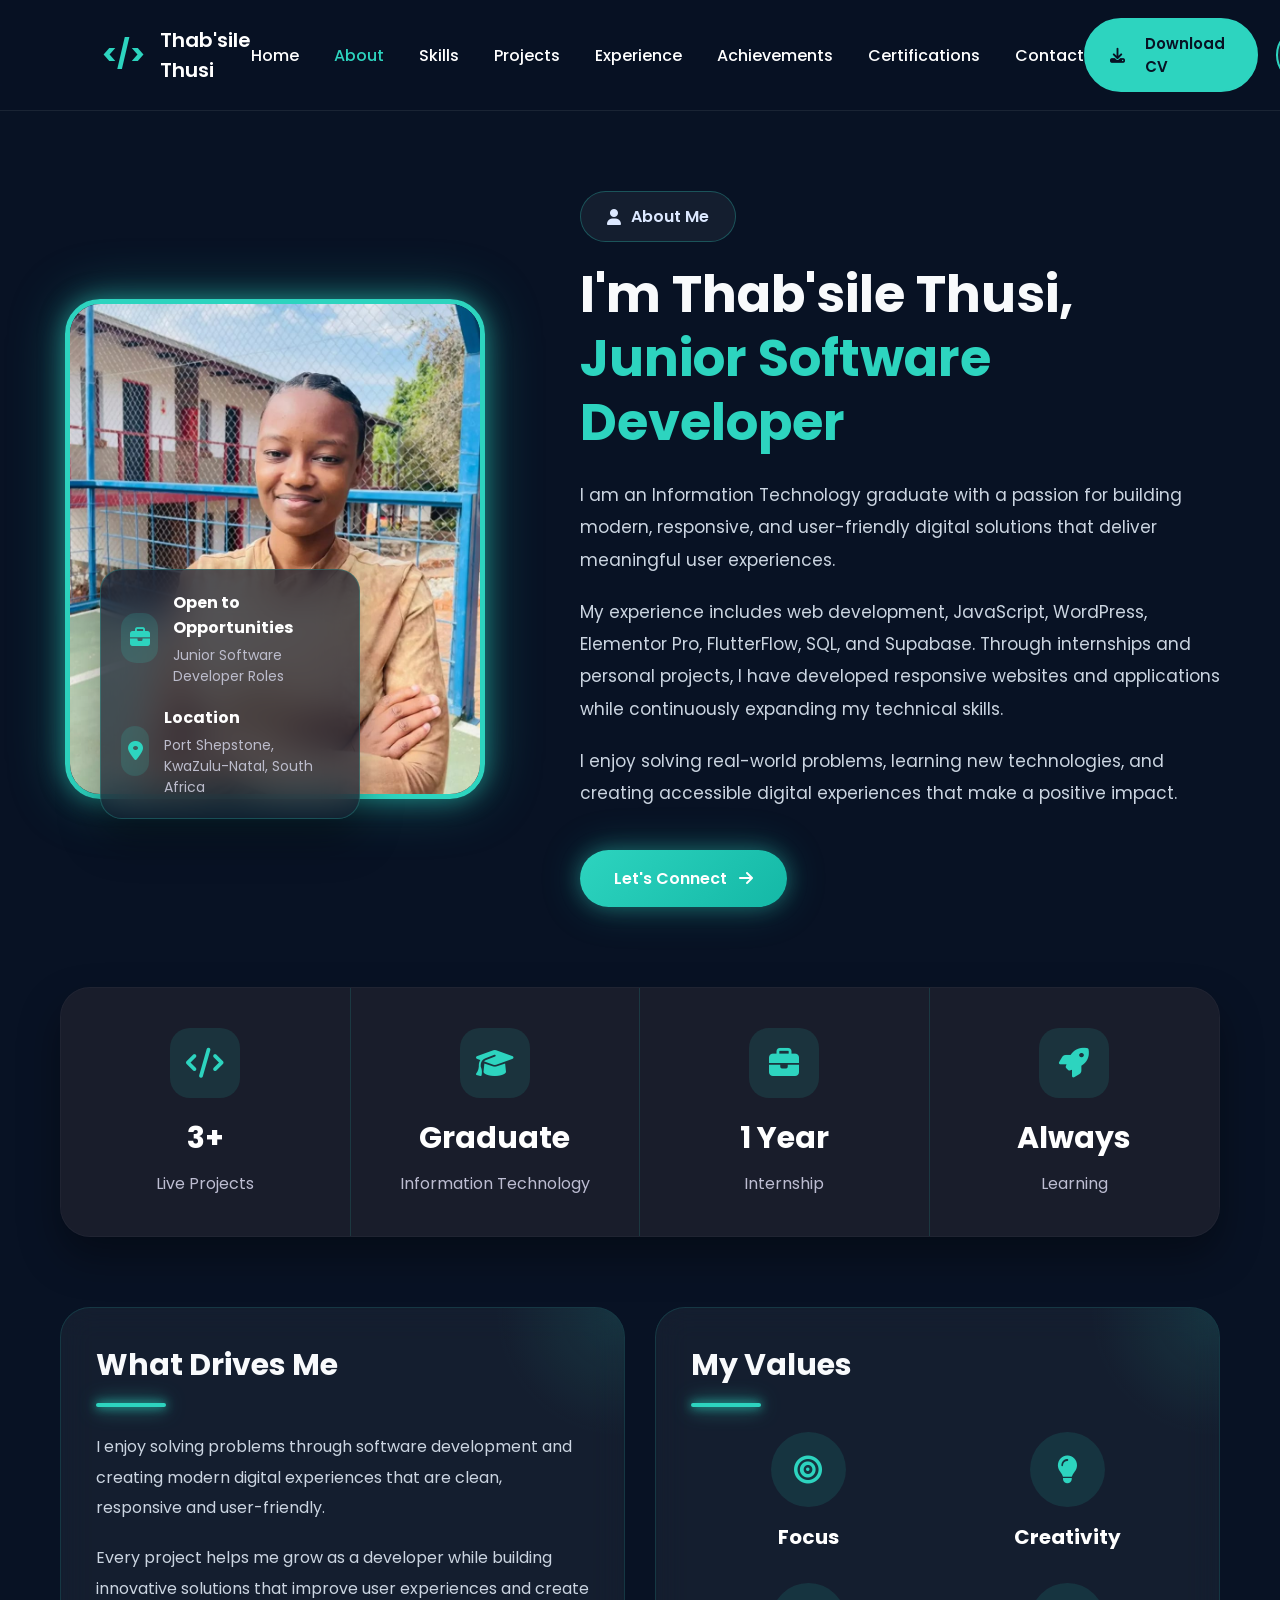
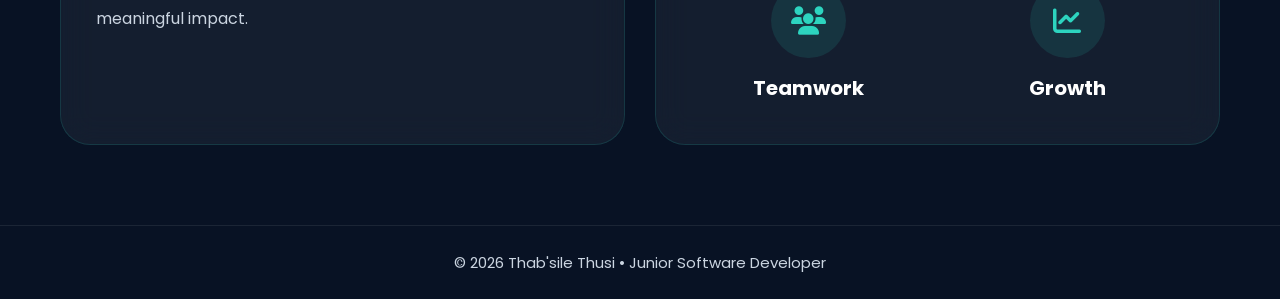
==== commit 0e64bb6a: "Fix HTML encoding issues in About.html" ====
--- a/About.html
+++ b/About.html
@@ -68,6 +68,10 @@
         <a href="Achievements.html">
             <i class="fa-solid fa-briefcase"></i>
             Achievements
+        </a>
+        <a href="Certifications.html">
+            <i class="fa-solid fa-briefcase"></i>
+            Certifications
         </a>
         <a href="Contact.html">
             <i class="fa-solid fa-envelope"></i>
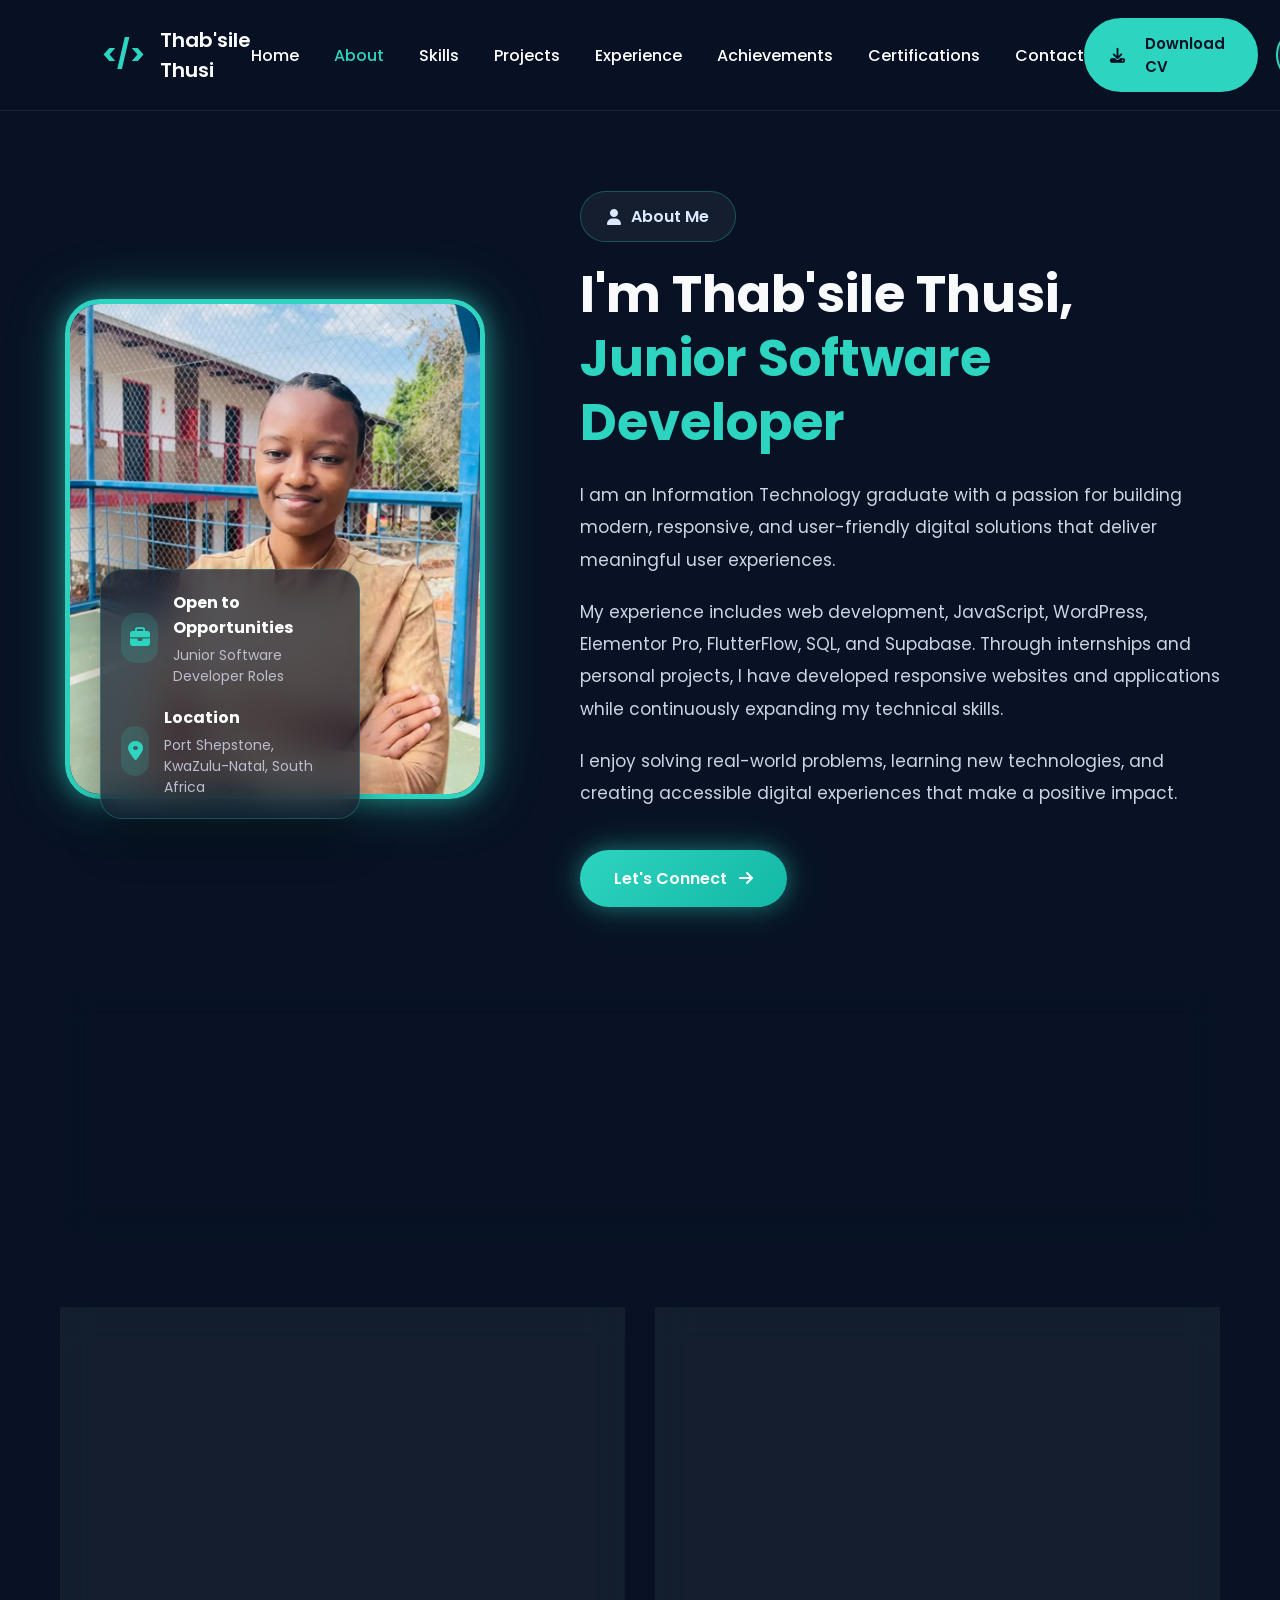
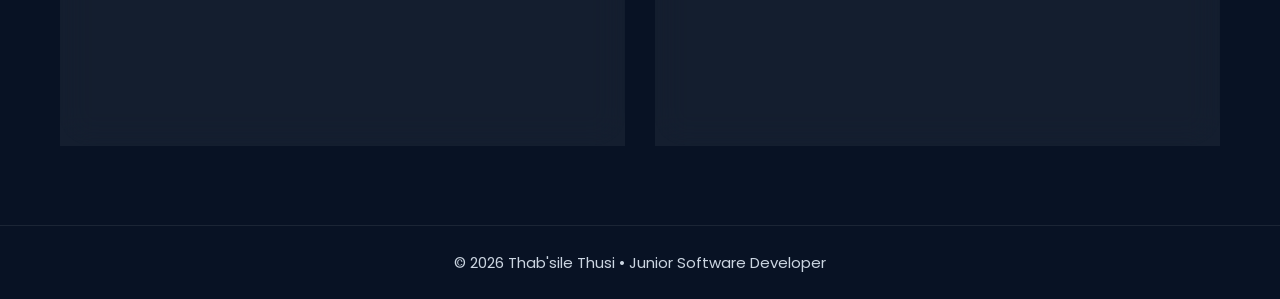
==== commit ec87ccaa: "Fix HTML encoding issues in About.html" ====
--- a/About.html
+++ b/About.html
@@ -66,11 +66,11 @@
             Experience
         </a>
         <a href="Achievements.html">
-            <i class="fa-solid fa-briefcase"></i>
+            <i class="fa-solid fa-trophy"></i>
             Achievements
         </a>
         <a href="Certifications.html">
-            <i class="fa-solid fa-briefcase"></i>
+            <i class="fa-solid fa-certificate"></i>
             Certifications
         </a>
         <a href="Contact.html">
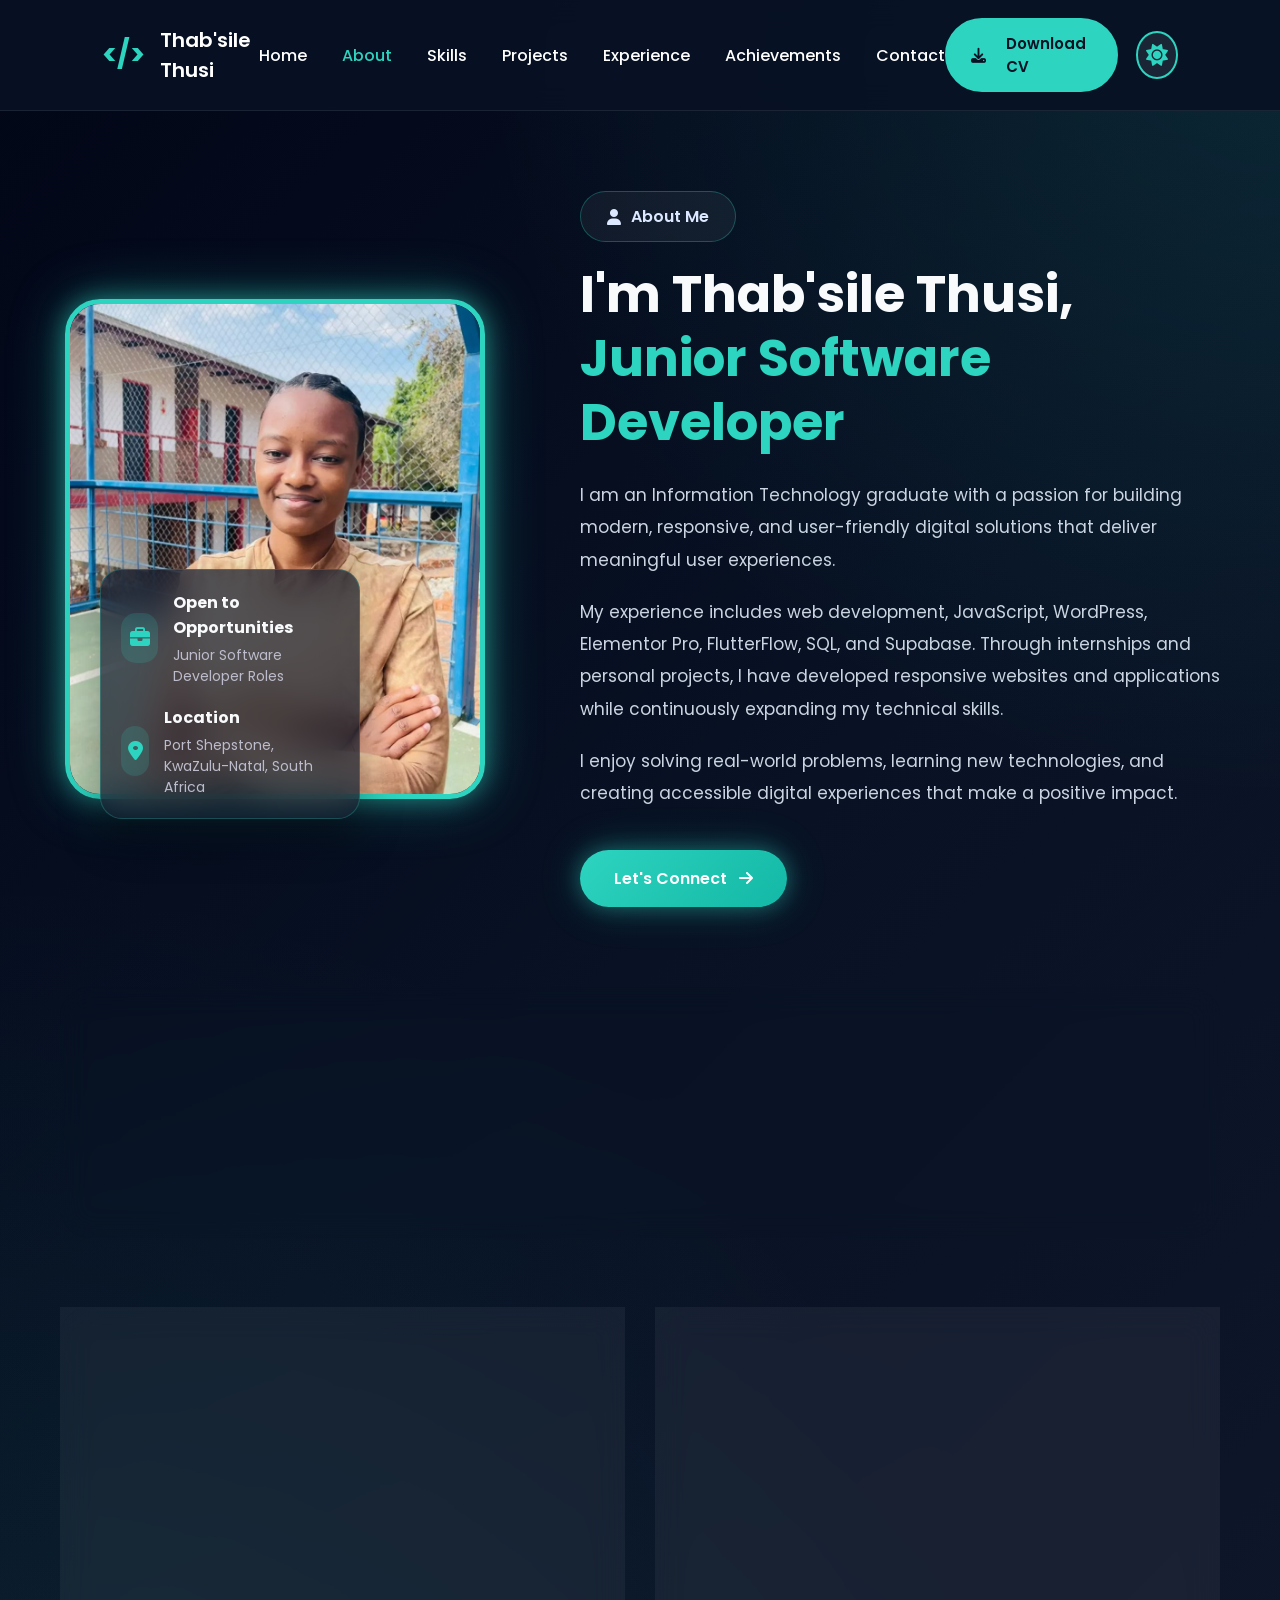
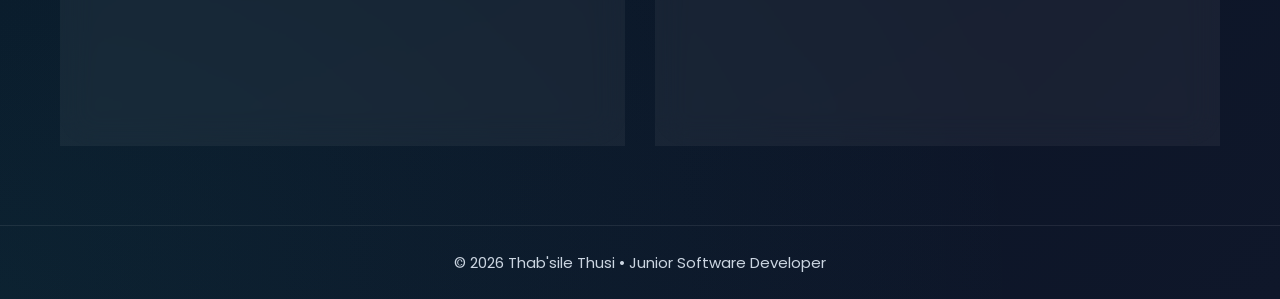
==== commit 396e8caa: "Fix HTML encoding issues in About.html" ====
--- a/About.html
+++ b/About.html
@@ -68,10 +68,6 @@
         <a href="Achievements.html">
             <i class="fa-solid fa-trophy"></i>
             Achievements
-        </a>
-        <a href="Certifications.html">
-            <i class="fa-solid fa-certificate"></i>
-            Certifications
         </a>
         <a href="Contact.html">
             <i class="fa-solid fa-envelope"></i>
--- a/global.css
+++ b/global.css
@@ -29,6 +29,7 @@
     margin:0;
     padding:0;
     box-sizing:border-box;
+    font-family:'Poppins', sans-serif;
 }
 
 html{
@@ -36,12 +37,24 @@
 }
 
 body{
-    font-family:'Poppins',sans-serif;
-    background:var(--bg);
-    color:var(--white);
-    width:100%;
-    min-height:100vh;
+    width:100%;
+    max-width:100%;
     overflow-x:hidden;
+    background:
+        radial-gradient(circle at top right,
+        rgba(45,212,191,.12),
+        transparent 35%),
+        radial-gradient(circle at bottom left,
+        rgba(45,212,191,.08),
+        transparent 45%),
+        linear-gradient(135deg,#020617,#081224,#0F172A);
+    color:#F8FAFC;
+}
+
+main{
+    width:100%;
+    max-width:1400px;
+    margin:0 auto;
 }
 
 img{
@@ -66,6 +79,10 @@
     cursor:pointer;
 }
 
+button,
+a{
+    font-family:'Poppins', sans-serif;
+}
 /*==================================================
   HEADER
 ==================================================*/
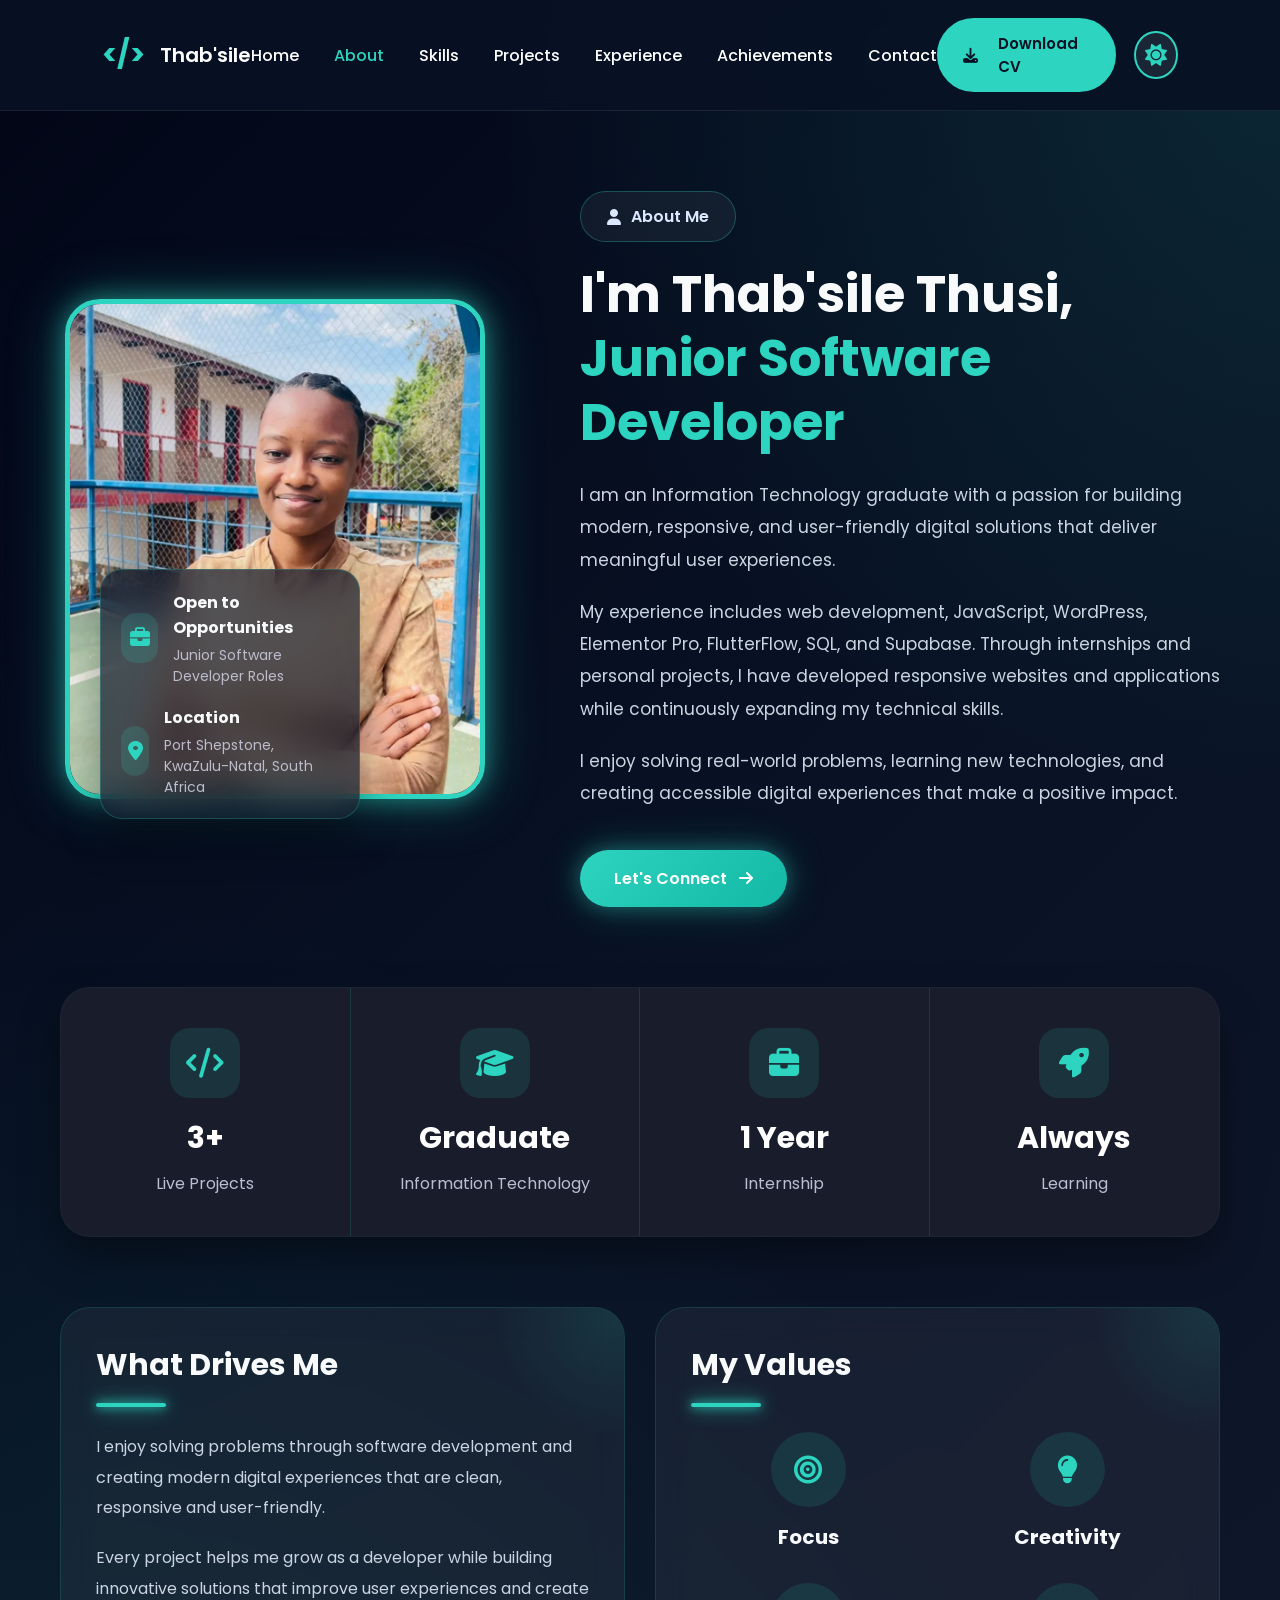
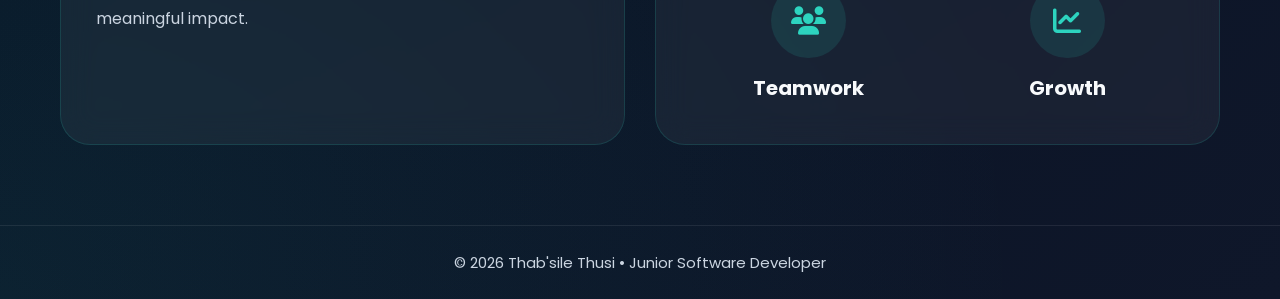
==== commit 31c0eef3: "Fix HTML encoding issues in About.html" ====
--- a/About.html
+++ b/About.html
@@ -18,7 +18,7 @@
 <header class="header">
 
     <div class="logo">
-        &lt;/&gt; <span>Thab'sile Thusi</span>
+        &lt;/&gt; <span>Thab'sile</span>
     </div>
 
     <!-- Hamburger -->
